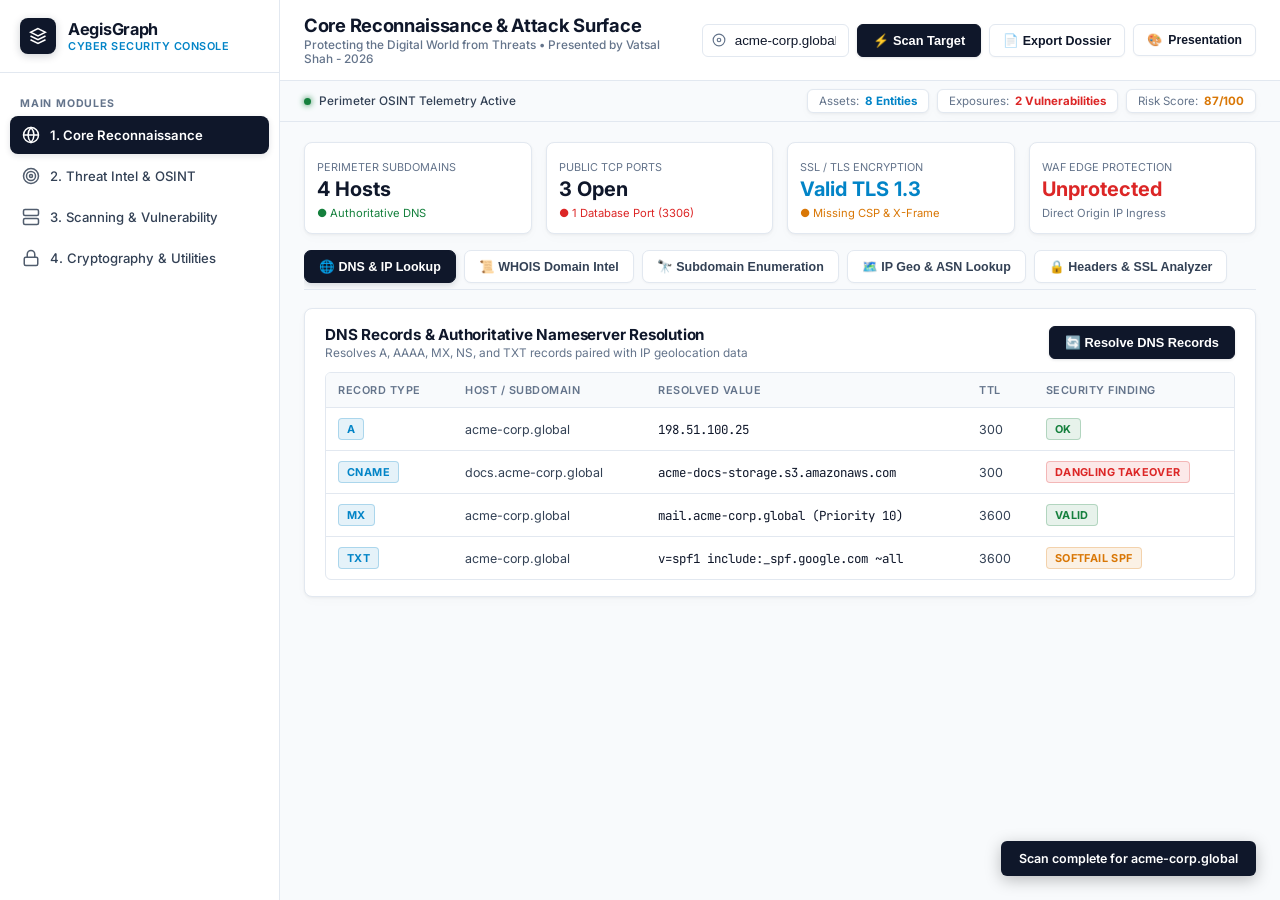
==== index.html @ f6910134 "Configure root structure and client-side engines for Cloudflare Pages" ====
<!DOCTYPE html>
<html lang="en">
<head>
    <meta charset="UTF-8">
    <meta name="viewport" content="width=device-width, initial-scale=1.0">
    <title>Cyber Security: Protecting the Digital World | AegisGraph</title>
    <link rel="stylesheet" href="css/style.css">
    <link rel="preconnect" href="https://fonts.googleapis.com">
    <link rel="preconnect" href="https://fonts.gstatic.com" crossorigin>
    <link href="https://fonts.googleapis.com/css2?family=Inter:wght@400;500;600;700&family=JetBrains+Mono:wght@400;500;600&display=swap" rel="stylesheet">
</head>
<body>

    <!-- =====================================================================
         1. SIDEBAR NAVIGATION: EXACTLY 4 CLEAN OPTIONS
         ===================================================================== -->
    <aside class="sidebar">
        <div class="logo-box">
            <div class="logo-icon">
                <svg width="18" height="18" viewBox="0 0 24 24" fill="none" stroke="#fff" stroke-width="2">
                    <polygon points="12 2 2 7 12 12 22 7 12 2"></polygon>
                    <polyline points="2 17 12 22 22 17"></polyline>
                    <polyline points="2 12 12 17 22 12"></polyline>
                </svg>
            </div>
            <div class="logo-text-group">
                <span class="logo-title">AegisGraph</span>
                <span class="logo-subtitle">Cyber Security Console</span>
            </div>
            <button class="btn-sidebar-close" id="btn-sidebar-close" aria-label="Close sidebar">✕</button>
        </div>

        <ul class="nav-list">
            <div class="nav-section-label">MAIN MODULES</div>
            
            <li class="nav-item active" data-category="recon">
                <svg width="18" height="18" viewBox="0 0 24 24" fill="none" stroke="currentColor" stroke-width="2"><circle cx="12" cy="12" r="10"></circle><line x1="2" y1="12" x2="22" y2="12"></line><path d="M12 2a15.3 15.3 0 0 1 4 10 15.3 15.3 0 0 1-4 10 15.3 15.3 0 0 1-4-10 15.3 15.3 0 0 1 4-10z"></path></svg>
                <span>1. Core Reconnaissance</span>
            </li>

            <li class="nav-item" data-category="threatintel">
                <svg width="18" height="18" viewBox="0 0 24 24" fill="none" stroke="currentColor" stroke-width="2"><circle cx="12" cy="12" r="10"></circle><circle cx="12" cy="12" r="6"></circle><circle cx="12" cy="12" r="2"></circle></svg>
                <span>2. Threat Intel & OSINT</span>
            </li>

            <li class="nav-item" data-category="scanning">
                <svg width="18" height="18" viewBox="0 0 24 24" fill="none" stroke="currentColor" stroke-width="2"><rect x="2" y="2" width="20" height="8" rx="2" ry="2"></rect><rect x="2" y="14" width="20" height="8" rx="2" ry="2"></rect><line x1="6" y1="6" x2="6.01" y2="6"></line><line x1="6" y1="18" x2="6.01" y2="18"></line></svg>
                <span>3. Scanning & Vulnerability</span>
            </li>

            <li class="nav-item" data-category="crypto">
                <svg width="18" height="18" viewBox="0 0 24 24" fill="none" stroke="currentColor" stroke-width="2"><rect x="3" y="11" width="18" height="11" rx="2" ry="2"></rect><path d="M7 11V7a5 5 0 0 1 10 0v4"></path></svg>
                <span>4. Cryptography & Utilities</span>
            </li>
        </ul>
    </aside>

    <!-- Mobile Off-Canvas Backdrop -->
    <div id="sidebar-backdrop" class="sidebar-backdrop"></div>

    <!-- =====================================================================
         2. MAIN WRAPPER (TOP COMMAND BAR + RIGHT SIDE CONTENT BLOCK)
         ===================================================================== -->
    <div class="main-wrapper">
        
        <!-- Top Command Bar -->
        <header class="top-header">
            <div class="header-top-row">
                <button class="btn-sidebar-toggle" id="btn-sidebar-toggle" aria-label="Toggle Navigation">
                    <svg width="20" height="20" viewBox="0 0 24 24" fill="none" stroke="currentColor" stroke-width="2">
                        <line x1="3" y1="12" x2="21" y2="12"></line>
                        <line x1="3" y1="6" x2="21" y2="6"></line>
                        <line x1="3" y1="18" x2="21" y2="18"></line>
                    </svg>
                </button>
                <div class="header-title-box">
                    <h1 id="page-title">Core Reconnaissance & Attack Surface</h1>
                    <p id="page-desc">Protecting the Digital World from Threats &bull; Presented by Vatsal Shah - 2026</p>
                </div>
            </div>

            <!-- Global Target Input Bar -->
            <div class="global-target-bar">
                <div class="target-input-group">
                    <svg class="target-icon" width="14" height="14" viewBox="0 0 24 24" fill="none" stroke="currentColor" stroke-width="2">
                        <circle cx="12" cy="12" r="10"></circle>
                        <circle cx="12" cy="12" r="3"></circle>
                    </svg>
                    <input type="text" id="target-input" class="target-input-box" value="acme-corp.global" placeholder="Enter target domain or IP (e.g. acme-corp.global)">
                </div>
                <button class="btn-primary" id="btn-run-all">⚡ Scan Target</button>
                <button class="btn-secondary" id="btn-export-md">📄 Export Dossier</button>
                <button class="btn-secondary theme-toggle-btn" id="btn-theme-toggle" title="Switch Theme">
                    <span id="theme-icon">🎨</span> <span id="theme-label">Presentation</span>
                </button>
            </div>
        </header>

        <!-- Sub-Bar Telemetry -->
        <div class="sub-bar">
            <div class="telemetry-status-box">
                <span class="dot-online"></span>
                <span style="color: var(--text-secondary); font-size: 0.74rem; font-weight: 500;">Perimeter OSINT Telemetry Active</span>
            </div>

            <div class="kpi-pills">
                <div class="kpi-pill">
                    <span style="color: var(--text-muted);">Assets:</span>
                    <strong style="color: var(--accent-cyan);" id="kpi-assets">9 Entities</strong>
                </div>
                <div class="kpi-pill">
                    <span style="color: var(--text-muted);">Exposures:</span>
                    <strong style="color: var(--accent-red);" id="kpi-crits">2 Vulnerabilities</strong>
                </div>
                <div class="kpi-pill">
                    <span style="color: var(--text-muted);">Risk Score:</span>
                    <strong style="color: var(--accent-amber);" id="kpi-score">87/100</strong>
                </div>
            </div>
        </div>

        <!-- Scrollable Content Area: Displays active Category and its Sub-parts -->
        <div class="content-area">

            <!-- ============================================================= -->
            <!-- 1. CORE RECONNAISSANCE VIEW (WITH SUB-PARTS DISPLAYED IN RIGHT)-->
            <!-- ============================================================= -->
            <section id="category-recon" class="category-view active-view">

                <!-- Executive Threat Posture Banner -->
                <div class="grid-4" style="margin-bottom: 16px;">
                    <div class="card" style="padding: 12px; margin-bottom: 0;">
                        <span style="font-size: 0.68rem; color: var(--text-muted); text-transform: uppercase;">Perimeter Subdomains</span>
                        <div style="font-size: 1.25rem; font-weight: 700; color: var(--text-main); margin-top: 2px;" id="dash-subs-count">4 Hosts</div>
                        <span style="font-size: 0.7rem; color: var(--accent-green);">● Authoritative DNS</span>
                    </div>
                    <div class="card" style="padding: 12px; margin-bottom: 0;">
                        <span style="font-size: 0.68rem; color: var(--text-muted); text-transform: uppercase;">Public TCP Ports</span>
                        <div style="font-size: 1.25rem; font-weight: 700; color: var(--text-main); margin-top: 2px;" id="dash-ports-count">2 Open</div>
                        <span style="font-size: 0.7rem; color: var(--accent-red);">● 1 Database Port (3306)</span>
                    </div>
                    <div class="card" style="padding: 12px; margin-bottom: 0;">
                        <span style="font-size: 0.68rem; color: var(--text-muted); text-transform: uppercase;">SSL / TLS Encryption</span>
                        <div style="font-size: 1.25rem; font-weight: 700; color: var(--accent-cyan); margin-top: 2px;" id="dash-ssl-status">Valid TLS 1.3</div>
                        <span style="font-size: 0.7rem; color: var(--accent-amber);">● Missing CSP & X-Frame</span>
                    </div>
                    <div class="card" style="padding: 12px; margin-bottom: 0;">
                        <span style="font-size: 0.68rem; color: var(--text-muted); text-transform: uppercase;">WAF Edge Protection</span>
                        <div style="font-size: 1.25rem; font-weight: 700; color: var(--accent-red); margin-top: 2px;" id="dash-waf-status">Unprotected</div>
                        <span style="font-size: 0.7rem; color: var(--text-muted);">Direct Origin IP Ingress</span>
                    </div>
                </div>

                <!-- Sub-Parts Navigation in Right Block -->
                <div class="subparts-nav" data-category="recon">
                    <button class="subpart-tab active-subpart" data-subpart="dns">🌐 DNS & IP Lookup</button>
                    <button class="subpart-tab" data-subpart="whois">📜 WHOIS Domain Intel</button>
                    <button class="subpart-tab" data-subpart="subdomains">🔭 Subdomain Enumeration</button>
                    <button class="subpart-tab" data-subpart="ipgeo">🗺️ IP Geo & ASN Lookup</button>
                    <button class="subpart-tab" data-subpart="ssl">🔒 Headers & SSL Analyzer</button>
                </div>

                <!-- Sub-Part 1.1: DNS & IP Lookup -->
                <div class="subpart-panel active-panel" id="subpanel-dns">
                    <div class="card">
                        <div class="card-header-row">
                            <div>
                                <div class="card-heading">DNS Records & Authoritative Nameserver Resolution</div>
                                <div class="card-desc">Resolves A, AAAA, MX, NS, and TXT records paired with IP geolocation data</div>
                            </div>
                            <button class="btn-primary" id="btn-run-dns-module">🔄 Resolve DNS Records</button>
                        </div>

                        <div class="table-container">
                            <table class="secops-table">
                                <thead>
                                    <tr>
                                        <th>Record Type</th>
                                        <th>Host / Subdomain</th>
                                        <th>Resolved Value</th>
                                        <th>TTL</th>
                                        <th>Security Finding</th>
                                    </tr>
                                </thead>
                                <tbody id="table-dns-body">
                                    <tr>
                                        <td><span class="badge badge-info">A</span></td>
                                        <td>acme-corp.global</td>
                                        <td style="font-family: var(--font-mono); color: var(--text-main);">198.51.100.25</td>
                                        <td>300</td>
                                        <td><span class="badge badge-success">OK</span></td>
                                    </tr>
                                    <tr>
                                        <td><span class="badge badge-info">CNAME</span></td>
                                        <td>docs.acme-corp.global</td>
                                        <td style="font-family: var(--font-mono); color: var(--text-main);">acme-docs-storage.s3.amazonaws.com</td>
                                        <td>300</td>
                                        <td><span class="badge badge-danger">DANGLING TAKEOVER</span></td>
                                    </tr>
                                    <tr>
                                        <td><span class="badge badge-info">MX</span></td>
                                        <td>acme-corp.global</td>
                                        <td style="font-family: var(--font-mono); color: var(--text-main);">mail.acme-corp.global (Priority 10)</td>
                                        <td>3600</td>
                                        <td><span class="badge badge-success">VALID</span></td>
                                    </tr>
                                    <tr>
                                        <td><span class="badge badge-info">TXT</span></td>
                                        <td>acme-corp.global</td>
                                        <td style="font-family: var(--font-mono); color: var(--text-main);">v=spf1 include:_spf.google.com ~all</td>
                                        <td>3600</td>
                                        <td><span class="badge badge-warning">SOFTFAIL SPF</span></td>
                                    </tr>
                                </tbody>
                            </table>
                        </div>
                    </div>
                </div>

                <!-- Sub-Part 1.2: WHOIS Domain Intel -->
                <div class="subpart-panel" id="subpanel-whois">
                    <div class="card">
                        <div class="card-header-row">
                            <div>
                                <div class="card-heading">Authoritative Registry WHOIS Intel</div>
                                <div class="card-desc">Extracts domain registration records, registrar details, and creation/expiration timestamps</div>
                            </div>
                            <button class="btn-primary" id="btn-run-whois-module">📜 Query WHOIS</button>
                        </div>

                        <div class="grid-3" style="margin-bottom: 16px;">
                            <div style="background: rgba(255,255,255,0.02); border: 1px solid var(--border-color); padding: 14px; border-radius: 8px;">
                                <span style="font-size: 0.68rem; color: var(--text-muted); text-transform: uppercase;">Registrar</span>
                                <div style="font-size: 0.95rem; font-weight: 700; color: var(--text-main); margin-top: 4px;" id="whois-registrar">MarkMonitor, Inc.</div>
                            </div>
                            <div style="background: rgba(255,255,255,0.02); border: 1px solid var(--border-color); padding: 14px; border-radius: 8px;">
                                <span style="font-size: 0.68rem; color: var(--text-muted); text-transform: uppercase;">Creation Date</span>
                                <div style="font-size: 0.95rem; font-weight: 700; color: var(--text-main); margin-top: 4px;" id="whois-created">2018-04-12</div>
                            </div>
                            <div style="background: rgba(255,255,255,0.02); border: 1px solid var(--border-color); padding: 14px; border-radius: 8px;">
                                <span style="font-size: 0.68rem; color: var(--text-muted); text-transform: uppercase;">Registry Expiration</span>
                                <div style="font-size: 0.95rem; font-weight: 700; color: var(--accent-green); margin-top: 4px;" id="whois-expires">2028-04-12 (Active)</div>
                            </div>
                        </div>

                        <div style="font-size: 0.74rem; font-weight: 600; color: var(--text-secondary); margin-bottom: 6px;">Raw Socket Output:</div>
                        <pre class="code-box">Domain Name: ACME-CORP.GLOBAL
Registry Domain ID: D12345678-GLOBAL
Registrar WHOIS Server: whois.markmonitor.com
Updated Date: 2026-03-10T12:00:00Z
Creation Date: 2018-04-12T00:00:00Z
Registry Expiry Date: 2028-04-12T00:00:00Z
Registrar: MarkMonitor, Inc.
Name Server: NS1.ACME-CORP.GLOBAL
Name Server: NS2.ACME-CORP.GLOBAL
DNSSEC: unsigned</pre>
                    </div>
                </div>

                <!-- Sub-Part 1.3: Subdomain Enumeration -->
                <div class="subpart-panel" id="subpanel-subdomains">
                    <div class="card">
                        <div class="card-header-row">
                            <div>
                                <div class="card-heading">Perimeter Subdomain Enumeration (crt.sh & CT Logs)</div>
                                <div class="card-desc">Queries public certificate transparency logs to uncover hidden subdomains and assets</div>
                            </div>
                            <button class="btn-primary" id="btn-run-subs-module">🔍 Enumerate Subdomains</button>
                        </div>

                        <div class="table-container">
                            <table class="secops-table">
                                <thead>
                                    <tr>
                                        <th>Subdomain Hostname</th>
                                        <th>IP Resolution</th>
                                        <th>Hosting / Provider</th>
                                        <th>Risk Rating</th>
                                        <th>Perimeter Status</th>
                                    </tr>
                                </thead>
                                <tbody id="table-subdomains-body">
                                    <tr>
                                        <td style="font-family: var(--font-mono); color: var(--text-main);">api.acme-corp.global</td>
                                        <td>198.51.100.25</td>
                                        <td>AWS EC2</td>
                                        <td><span class="badge badge-info">INFO</span></td>
                                        <td>Active</td>
                                    </tr>
                                    <tr>
                                        <td style="font-family: var(--font-mono); color: var(--text-main);">dev-stage.acme-corp.global</td>
                                        <td>198.51.100.88</td>
                                        <td>DigitalOcean VPS</td>
                                        <td><span class="badge badge-warning">MEDIUM</span></td>
                                        <td>Exposed MySQL 3306</td>
                                    </tr>
                                    <tr>
                                        <td style="font-family: var(--font-mono); color: var(--text-main);">docs.acme-corp.global</td>
                                        <td>AWS S3 CNAME</td>
                                        <td>Amazon AWS</td>
                                        <td><span class="badge badge-danger">CRITICAL</span></td>
                                        <td>Dangling S3 Takeover</td>
                                    </tr>
                                    <tr>
                                        <td style="font-family: var(--font-mono); color: var(--text-main);">vpn.acme-corp.global</td>
                                        <td>198.51.100.30</td>
                                        <td>Corporate Gateway</td>
                                        <td><span class="badge badge-warning">MEDIUM</span></td>
                                        <td>Active Gateway</td>
                                    </tr>
                                </tbody>
                            </table>
                        </div>
                    </div>
                </div>

                <!-- Sub-Part 1.4: IP Geo & ASN Lookup -->
                <div class="subpart-panel" id="subpanel-ipgeo">
                    <div class="card">
                        <div class="card-header-row">
                            <div>
                                <div class="card-heading">IP Geolocation & Autonomous System Number (ASN) Lookup</div>
                                <div class="card-desc">Traces public IPs and hostnames to their physical locations, ISPs, and ASNs</div>
                            </div>
                        </div>

                        <div class="tool-input-row">
                            <input type="text" class="tool-input" id="ipgeo-input" placeholder="Enter IP or Hostname (e.g. 198.51.100.25 or google.com)">
                            <button class="btn-primary" id="btn-trace-ipgeo">Trace Geolocation</button>
                        </div>

                        <div class="grid-3" style="margin-bottom: 16px;">
                            <div style="background: rgba(255,255,255,0.02); border: 1px solid var(--border-color); padding: 14px; border-radius: 8px;">
                                <span style="font-size: 0.68rem; color: var(--text-muted); text-transform: uppercase;">Physical Location</span>
                                <div style="font-size: 0.95rem; font-weight: 700; color: var(--text-main); margin-top: 4px;" id="geo-location">Ashburn, Virginia, United States 🇺🇸</div>
                                <span style="font-size: 0.72rem; color: var(--text-muted);" id="geo-coords">Lat: 39.0438, Long: -77.4874</span>
                            </div>
                            <div style="background: rgba(255,255,255,0.02); border: 1px solid var(--border-color); padding: 14px; border-radius: 8px;">
                                <span style="font-size: 0.68rem; color: var(--text-muted); text-transform: uppercase;">Autonomous System Number (ASN)</span>
                                <div style="font-size: 0.95rem; font-weight: 700; color: var(--accent-cyan); margin-top: 4px;" id="geo-asn">AS16509 AMAZON-02</div>
                                <span style="font-size: 0.72rem; color: var(--text-muted);" id="geo-isp">Amazon Technologies Inc.</span>
                            </div>
                            <div style="background: rgba(255,255,255,0.02); border: 1px solid var(--border-color); padding: 14px; border-radius: 8px;">
                                <span style="font-size: 0.68rem; color: var(--text-muted); text-transform: uppercase;">Proxy / Tor / VPN Detection</span>
                                <div style="font-size: 0.95rem; font-weight: 700; color: var(--accent-green); margin-top: 4px;" id="geo-proxy">Direct Datacenter IP</div>
                                <span class="badge badge-success" style="margin-top: 4px;">NO TOR EXIT DETECTED</span>
                            </div>
                        </div>
                    </div>
                </div>

                <!-- Sub-Part 1.5: Headers & SSL Analyzer -->
                <div class="subpart-panel" id="subpanel-ssl">
                    <div class="card">
                        <div class="card-header-row">
                            <div>
                                <div class="card-heading">SSL / TLS Cryptanalysis & Security Headers Analyzer</div>
                                <div class="card-desc">Inspects response headers for missing security controls (CSP, HSTS, X-Frame-Options) and certificate chains</div>
                            </div>
                            <button class="btn-primary" id="btn-run-ssl-module">🔒 Inspect SSL & Headers</button>
                        </div>

                        <div class="grid-3" style="margin-bottom: 16px;">
                            <div style="background: rgba(255,255,255,0.02); border: 1px solid var(--border-color); padding: 14px; border-radius: 8px;">
                                <span style="font-size: 0.68rem; color: var(--text-muted); text-transform: uppercase;">Certificate Authority (Issuer)</span>
                                <div style="font-size: 0.95rem; font-weight: 700; color: var(--text-main); margin-top: 4px;" id="ssl-issuer">Let's Encrypt Authority X3</div>
                            </div>
                            <div style="background: rgba(255,255,255,0.02); border: 1px solid var(--border-color); padding: 14px; border-radius: 8px;">
                                <span style="font-size: 0.68rem; color: var(--text-muted); text-transform: uppercase;">Days Until Expiration</span>
                                <div style="font-size: 0.95rem; font-weight: 700; color: var(--accent-green); margin-top: 4px;" id="ssl-days">84 Days Remaining</div>
                            </div>
                            <div style="background: rgba(255,255,255,0.02); border: 1px solid var(--border-color); padding: 14px; border-radius: 8px;">
                                <span style="font-size: 0.68rem; color: var(--text-muted); text-transform: uppercase;">Subject Alternative Names (SANs)</span>
                                <div style="font-size: 0.95rem; font-weight: 700; color: var(--accent-cyan); margin-top: 4px;" id="ssl-sans">*.acme-corp.global, acme-corp.global</div>
                            </div>
                        </div>

                        <div style="font-size: 0.74rem; font-weight: 600; color: var(--text-secondary); margin-bottom: 8px;">HTTP Security Headers Checklist:</div>
                        <div style="display: flex; flex-direction: column; gap: 8px;" id="ssl-headers-list">
                            <div style="display: flex; justify-content: space-between; align-items: center; padding: 10px 14px; background: rgba(255,255,255,0.02); border: 1px solid var(--border-color); border-radius: 6px;">
                                <div>
                                    <strong style="font-size: 0.82rem; color: var(--text-main);">Strict-Transport-Security (HSTS)</strong>
                                    <div style="font-size: 0.72rem; color: var(--text-muted);">Enforces HTTPS encrypted transport across all subdomains</div>
                                </div>
                                <span class="badge badge-success">ENFORCED (max-age=31536000)</span>
                            </div>
                            <div style="display: flex; justify-content: space-between; align-items: center; padding: 10px 14px; background: rgba(255,255,255,0.02); border: 1px solid var(--border-color); border-radius: 6px;">
                                <div>
                                    <strong style="font-size: 0.82rem; color: var(--text-main);">Content-Security-Policy (CSP)</strong>
                                    <div style="font-size: 0.72rem; color: var(--text-muted);">Restricts scripts and object sources to mitigate Cross-Site Scripting (XSS)</div>
                                </div>
                                <span class="badge badge-danger">MISSING (Vulnerable to XSS)</span>
                            </div>
                            <div style="display: flex; justify-content: space-between; align-items: center; padding: 10px 14px; background: rgba(255,255,255,0.02); border: 1px solid var(--border-color); border-radius: 6px;">
                                <div>
                                    <strong style="font-size: 0.82rem; color: var(--text-main);">X-Frame-Options</strong>
                                    <div style="font-size: 0.72rem; color: var(--text-muted);">Prevents Clickjacking by disallowing iframe embedding</div>
                                </div>
                                <span class="badge badge-danger">MISSING (Clickjacking Risk)</span>
                            </div>
                        </div>
                    </div>
                </div>

            </section>

            <!-- ============================================================= -->
            <!-- 2. THREAT INTEL & OSINT VIEW (SUB-PARTS IN RIGHT BLOCK)        -->
            <!-- ============================================================= -->
            <section id="category-threatintel" class="category-view">

                <!-- Sub-Parts Navigation in Right Block -->
                <div class="subparts-nav" data-category="threatintel">
                    <button class="subpart-tab active-subpart" data-subpart="threatfeed">🎯 Threat Feed / IOC Lookup</button>
                    <button class="subpart-tab" data-subpart="breach">📧 Email Breach Checker</button>
                    <button class="subpart-tab" data-subpart="metadata">📷 Metadata Extractor (EXIF)</button>
                </div>

                <!-- Sub-Part 2.1: Threat Feed / IOC Lookup -->
                <div class="subpart-panel active-panel" id="subpanel-threatfeed">
                    <div class="card">
                        <div class="card-header-row">
                            <div>
                                <div class="card-heading">Threat Intelligence Feed / IOC Lookup</div>
                                <div class="card-desc">Checks suspicious IPs, domains, or file hashes against global threat intelligence indicators</div>
                            </div>
                        </div>

                        <div class="tool-input-row">
                            <input type="text" class="tool-input" id="ioc-input" placeholder="Enter IP, Domain, or MD5/SHA-256 Hash (e.g. 198.51.100.25)">
                            <button class="btn-primary" id="btn-query-ioc">Query Threat Feeds</button>
                        </div>

                        <div class="grid-3" style="margin-bottom: 16px;">
                            <div style="background: rgba(255,255,255,0.02); border: 1px solid var(--border-color); padding: 14px; border-radius: 8px;">
                                <span style="font-size: 0.68rem; color: var(--text-muted); text-transform: uppercase;">Threat Score</span>
                                <div style="font-size: 1.3rem; font-weight: 700; color: var(--accent-red); margin-top: 2px;" id="ioc-score">85/100</div>
                                <span class="badge badge-danger" id="ioc-status-badge">MALICIOUS / SUSPICIOUS</span>
                            </div>
                            <div style="background: rgba(255,255,255,0.02); border: 1px solid var(--border-color); padding: 14px; border-radius: 8px;">
                                <span style="font-size: 0.68rem; color: var(--text-muted); text-transform: uppercase;">Threat Classification</span>
                                <div style="font-size: 0.92rem; font-weight: 700; color: var(--text-main); margin-top: 4px;" id="ioc-category">Command & Control / Port Scanner</div>
                                <span style="font-size: 0.72rem; color: var(--text-muted);" id="ioc-asn">AS13335 (Cloudflare / Edge)</span>
                            </div>
                            <div style="background: rgba(255,255,255,0.02); border: 1px solid var(--border-color); padding: 14px; border-radius: 8px;">
                                <span style="font-size: 0.68rem; color: var(--text-muted); text-transform: uppercase;">Reputation & Blocklist Status</span>
                                <div style="font-size: 0.78rem; color: var(--text-main); margin-top: 4px;" id="ioc-reputation">Flagged in 4 threat intelligence feeds (AbuseIPDB, Spamhaus SBL)</div>
                                <span style="font-size: 0.7rem; color: var(--text-muted);" id="ioc-last-seen">Last Activity: 2026-10-27 18:22 UTC</span>
                            </div>
                        </div>
                    </div>
                </div>

                <!-- Sub-Part 2.2: Email Breach Checker -->
                <div class="subpart-panel" id="subpanel-breach">
                    <div class="card">
                        <div class="card-header-row">
                            <div>
                                <div class="card-heading">Email Breach & Identity Exposure Checker</div>
                                <div class="card-desc">Scans target email addresses or domains against known data breach disclosures</div>
                            </div>
                        </div>

                        <div class="tool-input-row">
                            <input type="text" class="tool-input" id="breach-input" placeholder="Enter target email or domain (e.g. admin@acme-corp.global or acme-corp.global)">
                            <button class="btn-primary" id="btn-check-breach">Scan Breach Records</button>
                        </div>

                        <div style="margin-bottom: 14px;" id="breach-summary-box">
                            <div style="padding: 12px; background: rgba(239, 68, 68, 0.08); border: 1px solid rgba(239, 68, 68, 0.25); border-radius: 6px;">
                                <span style="font-weight: 700; color: var(--accent-red); font-size: 0.85rem;" id="breach-headline">Alert: 1 Verified Breach Found for acme-corp.global</span>
                                <p style="font-size: 0.76rem; color: var(--text-secondary); margin-top: 4px;" id="breach-desc">
                                    Compromised customer cloud backup snapshot exposed employee emails, hashed passwords (bcrypt), and internal job titles.
                                </p>
                            </div>
                        </div>

                        <div class="table-container">
                            <table class="secops-table">
                                <thead>
                                    <tr>
                                        <th>Breach Name</th>
                                        <th>Breach Date</th>
                                        <th>Compromised Accounts</th>
                                        <th>Exposed Data Classes</th>
                                        <th>Risk Level</th>
                                    </tr>
                                </thead>
                                <tbody id="table-breach-body">
                                    <tr>
                                        <td style="font-weight: 600; color: var(--text-main);">Acme Corp Customer Cloud Backup Leak</td>
                                        <td>2024-03-15</td>
                                        <td>142,000 Accounts</td>
                                        <td>Emails, Passwords (bcrypt), Full Names, Titles</td>
                                        <td><span class="badge badge-danger">HIGH RISK</span></td>
                                    </tr>
                                </tbody>
                            </table>
                        </div>
                    </div>
                </div>

                <!-- Sub-Part 2.3: Metadata Extractor (EXIF) -->
                <div class="subpart-panel" id="subpanel-metadata">
                    <div class="card">
                        <div class="card-header-row">
                            <div>
                                <div class="card-heading">Metadata Extractor (ExifTool Web) & Privacy Stripper</div>
                                <div class="card-desc">Extracts or strips embedded EXIF metadata (GPS coordinates, camera models, author tags) from files</div>
                            </div>
                            <button class="btn-secondary" id="btn-strip-exif">🧹 Strip All Metadata</button>
                        </div>

                        <div class="dropzone" id="exif-dropzone" style="margin-bottom: 16px;">
                            <svg width="32" height="32" viewBox="0 0 24 24" fill="none" stroke="var(--accent-cyan)" stroke-width="2" style="margin-bottom: 8px;">
                                <path d="M21 15v4a2 2 0 0 1-2 2H5a2 2 0 0 1-2-2v-4"></path>
                                <polyline points="17 8 12 3 7 8"></polyline>
                                <line x1="12" y1="3" x2="12" y2="15"></line>
                            </svg>
                            <div style="font-size: 0.85rem; font-weight: 600; color: var(--text-main);">Drag & drop image or document here to inspect EXIF</div>
                            <div style="font-size: 0.72rem; color: var(--text-muted); margin-top: 4px;">Supports JPEG, PNG, WebP, PDF. Or click to inspect sample drone surveillance photo</div>
                            <input type="file" id="exif-file-input" style="display: none;">
                        </div>

                        <div class="table-container">
                            <table class="secops-table">
                                <thead>
                                    <tr>
                                        <th>EXIF Tag</th>
                                        <th>Extracted Value</th>
                                        <th>Privacy & Intelligence Impact</th>
                                    </tr>
                                </thead>
                                <tbody id="table-exif-body">
                                    <tr>
                                        <td style="font-weight: 600; color: var(--text-main);">Camera Make & Model</td>
                                        <td>Sony Alpha a7R IV (ILCE-7RM4)</td>
                                        <td>Reveals hardware fingerprint used by surveillance target</td>
                                    </tr>
                                    <tr>
                                        <td style="font-weight: 600; color: var(--text-main);">GPS Coordinates (Lat / Long)</td>
                                        <td style="color: var(--accent-red); font-family: var(--font-mono);">37.7749° N, 122.4194° W (San Francisco, CA)</td>
                                        <td><span class="badge badge-danger">PHYSICAL LOCATION LEAK</span></td>
                                    </tr>
                                    <tr>
                                        <td style="font-weight: 600; color: var(--text-main);">Date / Time Original</td>
                                        <td>2026-10-24 14:32:09 UTC</td>
                                        <td>Exact timestamp of forensic image capture</td>
                                    </tr>
                                    <tr>
                                        <td style="font-weight: 600; color: var(--text-main);">Editing Software / Author</td>
                                        <td>Adobe Photoshop 25.0 (Windows NT) / Admin-Vatsal</td>
                                        <td>Exposes operating system username and software versions</td>
                                    </tr>
                                </tbody>
                            </table>
                        </div>
                    </div>
                </div>

            </section>

            <!-- ============================================================= -->
            <!-- 3. SCANNING & VULNERABILITY VIEW (SUB-PARTS IN RIGHT BLOCK)    -->
            <!-- ============================================================= -->
            <section id="category-scanning" class="category-view">

                <!-- Sub-Parts Navigation in Right Block -->
                <div class="subparts-nav" data-category="scanning">
                    <button class="subpart-tab active-subpart" data-subpart="ports">🔌 Port Scan & Services</button>
                    <button class="subpart-tab" data-subpart="robots">🤖 Robots.txt & Sitemap</button>
                    <button class="subpart-tab" data-subpart="cors">🔀 CORS Misconfiguration</button>
                    <button class="subpart-tab" data-subpart="cve">🛡️ CVE Vulnerability Lookup</button>
                </div>

                <!-- Sub-Part 3.1: Port Scan & Services -->
                <div class="subpart-panel active-panel" id="subpanel-ports">
                    <div class="card">
                        <div class="card-header-row">
                            <div>
                                <div class="card-heading">Port Scanner & Perimeter Service Fingerprinting</div>
                                <div class="card-desc">Probes target hosts across common or custom ports to identify exposed services and running daemons</div>
                            </div>
                            <button class="btn-primary" id="btn-run-ports-module">⚡ Probe Perimeter Sockets</button>
                        </div>

                        <div class="table-container">
                            <table class="secops-table">
                                <thead>
                                    <tr>
                                        <th>Port</th>
                                        <th>Protocol</th>
                                        <th>Service Name</th>
                                        <th>Banner Fingerprint</th>
                                        <th>Exposure Severity</th>
                                    </tr>
                                </thead>
                                <tbody id="table-ports-body">
                                    <tr>
                                        <td style="font-family: var(--font-mono); color: var(--text-main);">80</td>
                                        <td>TCP</td>
                                        <td>HTTP</td>
                                        <td>nginx/1.18.0 (Ubuntu Linux)</td>
                                        <td><span class="badge badge-info">INFO</span></td>
                                    </tr>
                                    <tr>
                                        <td style="font-family: var(--font-mono); color: var(--text-main);">443</td>
                                        <td>TCP</td>
                                        <td>HTTPS</td>
                                        <td>nginx/1.18.0 + OpenSSL/1.1.1f</td>
                                        <td><span class="badge badge-info">INFO</span></td>
                                    </tr>
                                    <tr>
                                        <td style="font-family: var(--font-mono); color: var(--text-main);">3306</td>
                                        <td>TCP</td>
                                        <td>MySQL Database</td>
                                        <td>5.7.35-0ubuntu0.18.04.1</td>
                                        <td><span class="badge badge-danger">CRITICAL EXPOSURE</span></td>
                                    </tr>
                                </tbody>
                            </table>
                        </div>
                    </div>
                </div>

                <!-- Sub-Part 3.2: Robots.txt & Sitemap Finder -->
                <div class="subpart-panel" id="subpanel-robots">
                    <div class="card">
                        <div class="card-header-row">
                            <div>
                                <div class="card-heading">Robots.txt & Sitemap Endpoint Extractor</div>
                                <div class="card-desc">Automatically fetches and parses robots.txt and sitemap.xml to reveal unindexed or administrative paths</div>
                            </div>
                            <button class="btn-primary" id="btn-scan-robots">🤖 Scan Robots & Sitemap</button>
                        </div>

                        <div style="font-size: 0.74rem; font-weight: 600; color: var(--text-secondary); margin-bottom: 8px;">Disallowed Sensitive Endpoints:</div>
                        <div class="table-container" style="margin-bottom: 16px;">
                            <table class="secops-table">
                                <thead>
                                    <tr>
                                        <th>Disallowed URI Path</th>
                                        <th>HTTP Probe Status</th>
                                        <th>Risk Rating</th>
                                        <th>Intelligence Description</th>
                                    </tr>
                                </thead>
                                <tbody id="table-robots-body">
                                    <tr>
                                        <td style="font-family: var(--font-mono); color: var(--text-main);">/admin/</td>
                                        <td>200 OK</td>
                                        <td><span class="badge badge-danger">CRITICAL</span></td>
                                        <td>Admin portal login entrypoint directly reachable</td>
                                    </tr>
                                    <tr>
                                        <td style="font-family: var(--font-mono); color: var(--text-main);">/backup/dump.sql</td>
                                        <td>200 OK</td>
                                        <td><span class="badge badge-danger">CRITICAL LEAK</span></td>
                                        <td>Database backup archive publicly downloadable</td>
                                    </tr>
                                    <tr>
                                        <td style="font-family: var(--font-mono); color: var(--text-main);">/api/v1/internal/</td>
                                        <td>401 Unauthorized</td>
                                        <td><span class="badge badge-warning">HIGH</span></td>
                                        <td>Internal microservice API schema endpoint</td>
                                    </tr>
                                    <tr>
                                        <td style="font-family: var(--font-mono); color: var(--text-main);">/wp-login.php</td>
                                        <td>403 Forbidden</td>
                                        <td><span class="badge badge-info">MEDIUM</span></td>
                                        <td>WordPress authentication gateway</td>
                                    </tr>
                                </tbody>
                            </table>
                        </div>
                    </div>
                </div>

                <!-- Sub-Part 3.3: CORS Misconfiguration Checker -->
                <div class="subpart-panel" id="subpanel-cors">
                    <div class="card">
                        <div class="card-header-row">
                            <div>
                                <div class="card-heading">CORS Misconfiguration & Origin Reflection Checker</div>
                                <div class="card-desc">Tests web endpoints for overly permissive Cross-Origin Resource Sharing policies (Access-Control-Allow-Origin: *)</div>
                            </div>
                        </div>

                        <div class="tool-input-row">
                            <input type="text" class="tool-input" id="cors-url-input" placeholder="Enter endpoint URL to test (e.g. https://acme-corp.global/api/user/profile)">
                            <button class="btn-primary" id="btn-test-cors">Probe CORS Policy</button>
                        </div>

                        <div class="grid-2" style="margin-bottom: 16px;">
                            <div style="background: rgba(255,255,255,0.02); border: 1px solid var(--border-color); padding: 14px; border-radius: 8px;">
                                <span style="font-size: 0.68rem; color: var(--text-muted); text-transform: uppercase;">CORS Assessment Verdict</span>
                                <div style="font-size: 1.05rem; font-weight: 700; color: var(--accent-red); margin-top: 4px;" id="cors-verdict">CRITICAL: Permissive Origin Reflection</div>
                                <p style="font-size: 0.74rem; color: var(--text-secondary); margin-top: 6px;" id="cors-impact">
                                    Target reflects untrusted Origin headers with 'Access-Control-Allow-Credentials: true'. Arbitrary malicious sites can steal authenticated session cookies.
                                </p>
                            </div>
                            <div style="background: rgba(255,255,255,0.02); border: 1px solid var(--border-color); padding: 14px; border-radius: 8px;">
                                <span style="font-size: 0.68rem; color: var(--text-muted); text-transform: uppercase;">Observed Headers</span>
                                <pre class="code-box" style="margin-top: 6px;" id="cors-headers-box">Access-Control-Allow-Origin: https://attacker-origin.evil.com
Access-Control-Allow-Credentials: true
Access-Control-Allow-Methods: GET, POST, OPTIONS</pre>
                            </div>
                        </div>

                        <div style="font-size: 0.74rem; font-weight: 600; color: var(--accent-green); margin-bottom: 6px;">Remediation Nginx Filter:</div>
                        <pre class="code-box"># Enforce strict origin whitelist:
if ($http_origin ~* "^https?://(.*\.)?acme-corp\.global$") {
    add_header "Access-Control-Allow-Origin" "$http_origin" always;
    add_header "Access-Control-Allow-Credentials" "true" always;
}</pre>
                    </div>
                </div>

                <!-- Sub-Part 3.4: CVE Vulnerability Lookup -->
                <div class="subpart-panel" id="subpanel-cve">
                    <div class="card">
                        <div class="card-header-row">
                            <div>
                                <div class="card-heading">CVE Vulnerability & Exploit Database</div>
                                <div class="card-desc">Queries software names and version strings to pull up associated Common Vulnerabilities and Exposures</div>
                            </div>
                        </div>

                        <div class="tool-input-row">
                            <input type="text" class="tool-input" id="cve-query-input" placeholder="Search software or version (e.g. Apache 2.4.49, Log4j, Sudo, OpenSSH, XZ)">
                            <button class="btn-primary" id="btn-search-cve">Search CVEs</button>
                        </div>

                        <div style="display: flex; flex-direction: column; gap: 12px;" id="cve-results-list">
                            <!-- Populated dynamically -->
                        </div>
                    </div>
                </div>

            </section>

            <!-- ============================================================= -->
            <!-- 4. CRYPTOGRAPHY & UTILITIES VIEW (SUB-PARTS IN RIGHT BLOCK)    -->
            <!-- ============================================================= -->
            <section id="category-crypto" class="category-view">

                <!-- Sub-Parts Navigation in Right Block -->
                <div class="subparts-nav" data-category="crypto">
                    <button class="subpart-tab active-subpart" data-subpart="passwords">🔑 Password Strength</button>
                    <button class="subpart-tab" data-subpart="hashtoken">🔏 Hash & Token (JWT)</button>
                    <button class="subpart-tab" data-subpart="payloads">⚡ Payload Generator</button>
                    <button class="subpart-tab" data-subpart="cidr">🖧 Subnet & CIDR</button>
                    <button class="subpart-tab" data-subpart="regex">🔍 Regex Tester</button>
                </div>

                <!-- Sub-Part 4.1: Password Strength Checker -->
                <div class="subpart-panel active-panel" id="subpanel-passwords">
                    <div class="card">
                        <div class="card-header-row">
                            <div>
                                <div class="card-heading">Password Entropy & Strength Calculator</div>
                                <div class="card-desc">Evaluates password entropy (bits) and checks vulnerability against dictionary algorithms</div>
                            </div>
                        </div>

                        <div class="tool-input-row">
                            <input type="text" class="tool-input" id="pwd-input" placeholder="Type password to evaluate security strength..." value="P@ssw0rd2026!Secure">
                            <button class="btn-secondary" id="btn-generate-pwd">🎲 Generate Strong</button>
                        </div>

                        <div class="grid-3" style="margin-bottom: 16px;">
                            <div style="background: rgba(255,255,255,0.02); border: 1px solid var(--border-color); padding: 14px; border-radius: 8px;">
                                <span style="font-size: 0.68rem; color: var(--text-muted); text-transform: uppercase;">Shannon Entropy</span>
                                <div style="font-size: 1.3rem; font-weight: 700; color: var(--accent-green); margin-top: 2px;" id="pwd-entropy">78.4 Bits</div>
                                <span class="badge badge-success" id="pwd-strength-badge">VERY STRONG</span>
                            </div>
                            <div style="background: rgba(255,255,255,0.02); border: 1px solid var(--border-color); padding: 14px; border-radius: 8px;">
                                <span style="font-size: 0.68rem; color: var(--text-muted); text-transform: uppercase;">Estimated Offline Crack Time</span>
                                <div style="font-size: 1.05rem; font-weight: 700; color: var(--text-main); margin-top: 4px;" id="pwd-crack-time">124 Centuries</div>
                                <span style="font-size: 0.72rem; color: var(--text-muted);">Against 8x RTX 4090 Hashcat GPU Rig</span>
                            </div>
                            <div style="background: rgba(255,255,255,0.02); border: 1px solid var(--border-color); padding: 14px; border-radius: 8px;">
                                <span style="font-size: 0.68rem; color: var(--text-muted); text-transform: uppercase;">Character Composition</span>
                                <div style="font-size: 0.8rem; color: var(--text-main); margin-top: 4px;" id="pwd-composition">Uppercase, Lowercase, Digits, Symbols</div>
                                <span style="font-size: 0.72rem; color: var(--accent-green);">Length: 19 characters</span>
                            </div>
                        </div>
                    </div>
                </div>

                <!-- Sub-Part 4.2: Hash & Token Analyzer (JWT) -->
                <div class="subpart-panel" id="subpanel-hashtoken">
                    <div class="card">
                        <div class="card-header-row">
                            <div>
                                <div class="card-heading">Hash, Base64 & JWT Token Cryptographic Analyzer</div>
                                <div class="card-desc">Multi-purpose cryptographic helper to compute hashes, encode/decode Base64, and parse JWT claims</div>
                            </div>
                        </div>

                        <div style="margin-bottom: 12px;">
                            <span style="font-size: 0.74rem; font-weight: 600; color: var(--text-secondary);">Input String or JWT Token:</span>
                            <textarea class="tool-textarea" id="token-input" style="min-height: 80px;">eyJhbGciOiJIUzI1NiIsInR5cCI6IkpXVCJ9.eyJzdWIiOiJ1c2VyMTIzIiwibmFtZSI6IlZhdHNhbCBTZWNPYnMiLCJyb2xlIjoiU2VjdXJpdHlBZG1pbiIsImlhdCI6MTY3MjUzMTE5MCwiZXhwIjoxNzkzMTU2ODAwfQ.kYxX...</textarea>
                        </div>

                        <div style="display: flex; gap: 8px; margin-bottom: 14px; flex-wrap: wrap;">
                            <button class="btn-primary" id="btn-decode-jwt">Parse JWT Claims</button>
                            <button class="btn-secondary" id="btn-b64-encode">Base64 Encode</button>
                            <button class="btn-secondary" id="btn-b64-decode">Base64 Decode</button>
                        </div>

                        <div class="grid-2" id="jwt-output-grid">
                            <div style="background: rgba(255,255,255,0.02); border: 1px solid var(--border-color); padding: 12px; border-radius: 6px;">
                                <span style="font-size: 0.68rem; color: var(--text-muted); text-transform: uppercase;">JWT Header (Algorithm)</span>
                                <pre class="code-box" style="margin-top: 4px;" id="jwt-header-box">{
  "alg": "HS256",
  "typ": "JWT"
}</pre>
                            </div>
                            <div style="background: rgba(255,255,255,0.02); border: 1px solid var(--border-color); padding: 12px; border-radius: 6px;">
                                <span style="font-size: 0.68rem; color: var(--text-muted); text-transform: uppercase;">JWT Decoded Payload (Claims)</span>
                                <pre class="code-box" style="margin-top: 4px;" id="jwt-payload-box">{
  "sub": "user123",
  "name": "Vatsal SecOps",
  "role": "SecurityAdmin",
  "iat": 1672531190,
  "exp": 1793156800
}</pre>
                            </div>
                        </div>
                    </div>
                </div>

                <!-- Sub-Part 4.3: Payload Generator / Encoder -->
                <div class="subpart-panel" id="subpanel-payloads">
                    <div class="card">
                        <div class="card-header-row">
                            <div>
                                <div class="card-heading">Security Payload Generator & Obfuscation Encoder</div>
                                <div class="card-desc">Encodes strings into various formats (URL, Double URL, Hex, Unicode, Base64) for security testing</div>
                            </div>
                        </div>

                        <div style="margin-bottom: 12px;">
                            <input type="text" class="tool-input" id="payload-raw-input" value="<script>alert('SecOps')</script>" placeholder="Enter raw payload string to encode...">
                        </div>

                        <div style="display: flex; flex-direction: column; gap: 8px;">
                            <div style="display: flex; justify-content: space-between; align-items: center; background: rgba(255,255,255,0.02); border: 1px solid var(--border-color); padding: 10px 14px; border-radius: 6px;">
                                <div>
                                    <span style="font-size: 0.68rem; color: var(--text-muted); font-weight: 700;">STANDARD URL ENCODED</span>
                                    <div style="font-family: var(--font-mono); font-size: 0.78rem; color: var(--text-main); margin-top: 2px;" id="enc-url">%3Cscript%3Ealert('SecOps')%3C/script%3E</div>
                                </div>
                                <button class="btn-secondary btn-copy" data-target="enc-url" style="padding: 3px 8px; font-size: 0.7rem;">Copy</button>
                            </div>
                            <div style="display: flex; justify-content: space-between; align-items: center; background: rgba(255,255,255,0.02); border: 1px solid var(--border-color); padding: 10px 14px; border-radius: 6px;">
                                <div>
                                    <span style="font-size: 0.68rem; color: var(--text-muted); font-weight: 700;">DOUBLE URL ENCODED (WAF BYPASS)</span>
                                    <div style="font-family: var(--font-mono); font-size: 0.78rem; color: var(--accent-cyan); margin-top: 2px;" id="enc-double-url">%253Cscript%253Ealert('SecOps')%253C/script%253E</div>
                                </div>
                                <button class="btn-secondary btn-copy" data-target="enc-double-url" style="padding: 3px 8px; font-size: 0.7rem;">Copy</button>
                            </div>
                            <div style="display: flex; justify-content: space-between; align-items: center; background: rgba(255,255,255,0.02); border: 1px solid var(--border-color); padding: 10px 14px; border-radius: 6px;">
                                <div>
                                    <span style="font-size: 0.68rem; color: var(--text-muted); font-weight: 700;">HEX ESCAPED (\xNN)</span>
                                    <div style="font-family: var(--font-mono); font-size: 0.78rem; color: var(--text-main); margin-top: 2px;" id="enc-hex">\x3c\x73\x63\x72\x69\x70\x74\x3e\x61\x6c\x65\x72\x74...</div>
                                </div>
                                <button class="btn-secondary btn-copy" data-target="enc-hex" style="padding: 3px 8px; font-size: 0.7rem;">Copy</button>
                            </div>
                            <div style="display: flex; justify-content: space-between; align-items: center; background: rgba(255,255,255,0.02); border: 1px solid var(--border-color); padding: 10px 14px; border-radius: 6px;">
                                <div>
                                    <span style="font-size: 0.68rem; color: var(--text-muted); font-weight: 700;">HTML NUMERIC ENTITIES (&#xNN;)</span>
                                    <div style="font-family: var(--font-mono); font-size: 0.78rem; color: var(--text-main); margin-top: 2px;" id="enc-html">&#x3c;&#x73;&#x63;&#x72;&#x69;&#x70;&#x74;&#x3e;...</div>
                                </div>
                                <button class="btn-secondary btn-copy" data-target="enc-html" style="padding: 3px 8px; font-size: 0.7rem;">Copy</button>
                            </div>
                        </div>
                    </div>
                </div>

                <!-- Sub-Part 4.4: Subnet & CIDR Calculator -->
                <div class="subpart-panel" id="subpanel-cidr">
                    <div class="card">
                        <div class="card-header-row">
                            <div>
                                <div class="card-heading">Subnet & CIDR Range Calculator</div>
                                <div class="card-desc">Networking calculator for computing usable IP ranges, netmasks, and broadcast addresses</div>
                            </div>
                        </div>

                        <div class="tool-input-row">
                            <input type="text" class="tool-input" id="cidr-input" value="192.168.1.0/24" placeholder="Enter IP with CIDR mask (e.g. 192.168.1.0/24 or 10.0.0.0/16)">
                            <button class="btn-primary" id="btn-calc-cidr">Compute Subnet</button>
                        </div>

                        <div class="grid-3" style="margin-bottom: 14px;">
                            <div style="background: rgba(255,255,255,0.02); border: 1px solid var(--border-color); padding: 12px; border-radius: 6px;">
                                <span style="font-size: 0.68rem; color: var(--text-muted); text-transform: uppercase;">Network Address (IP)</span>
                                <div style="font-size: 1.05rem; font-weight: 700; color: var(--text-main); font-family: var(--font-mono);" id="cidr-net-ip">192.168.1.0</div>
                            </div>
                            <div style="background: rgba(255,255,255,0.02); border: 1px solid var(--border-color); padding: 12px; border-radius: 6px;">
                                <span style="font-size: 0.68rem; color: var(--text-muted); text-transform: uppercase;">Broadcast Address</span>
                                <div style="font-size: 1.05rem; font-weight: 700; color: var(--accent-cyan); font-family: var(--font-mono);" id="cidr-broad-ip">192.168.1.255</div>
                            </div>
                            <div style="background: rgba(255,255,255,0.02); border: 1px solid var(--border-color); padding: 12px; border-radius: 6px;">
                                <span style="font-size: 0.68rem; color: var(--text-muted); text-transform: uppercase;">Total Usable Hosts</span>
                                <div style="font-size: 1.05rem; font-weight: 700; color: var(--accent-green);" id="cidr-hosts">254 Hosts</div>
                            </div>
                        </div>

                        <div class="grid-2">
                            <div style="background: rgba(255,255,255,0.02); border: 1px solid var(--border-color); padding: 12px; border-radius: 6px;">
                                <span style="font-size: 0.68rem; color: var(--text-muted); text-transform: uppercase;">Subnet Mask & Wildcard</span>
                                <div style="font-size: 0.88rem; font-weight: 700; color: var(--text-main); font-family: var(--font-mono); margin-top: 4px;" id="cidr-mask">Mask: 255.255.255.0 | Wildcard: 0.0.0.255</div>
                            </div>
                            <div style="background: rgba(255,255,255,0.02); border: 1px solid var(--border-color); padding: 12px; border-radius: 6px;">
                                <span style="font-size: 0.68rem; color: var(--text-muted); text-transform: uppercase;">Usable Host Range</span>
                                <div style="font-size: 0.88rem; font-weight: 700; color: var(--accent-cyan); font-family: var(--font-mono); margin-top: 4px;" id="cidr-range">192.168.1.1 - 192.168.1.254</div>
                            </div>
                        </div>
                    </div>
                </div>

                <!-- Sub-Part 4.5: Regex Pattern Tester -->
                <div class="subpart-panel" id="subpanel-regex">
                    <div class="card">
                        <div class="card-header-row">
                            <div>
                                <div class="card-heading">Regular Expression Security Pattern Tester</div>
                                <div class="card-desc">Sandbox environment to test regular expressions against common injection signatures (SQLi, XSS)</div>
                            </div>
                        </div>

                        <div style="display: flex; gap: 8px; margin-bottom: 12px; flex-wrap: wrap;">
                            <button class="btn-secondary regex-preset" data-rx="sqli">Preset: SQL Injection</button>
                            <button class="btn-secondary regex-preset" data-rx="xss">Preset: XSS Probe</button>
                            <button class="btn-secondary regex-preset" data-rx="traversal">Preset: Directory Traversal</button>
                        </div>

                        <div class="tool-input-row">
                            <input type="text" class="tool-input" id="regex-pattern-input" value="(\bUNION\b|\bSELECT\b|--|#|'|/\*)" placeholder="Enter Regex pattern...">
                            <button class="btn-primary" id="btn-test-regex">Test Pattern</button>
                        </div>

                        <div style="margin-bottom: 12px;">
                            <span style="font-size: 0.74rem; font-weight: 600; color: var(--text-secondary);">Test String:</span>
                            <textarea class="tool-textarea" id="regex-test-string" style="min-height: 80px;">SELECT * FROM users WHERE username = 'admin' OR '1'='1' --;</textarea>
                        </div>

                        <div style="background: rgba(255,255,255,0.02); border: 1px solid var(--border-color); padding: 12px; border-radius: 6px;">
                            <div style="display: flex; justify-content: space-between; align-items: center; margin-bottom: 6px;">
                                <span style="font-size: 0.68rem; color: var(--text-muted); font-weight: 700;">MATCH RESULTS:</span>
                                <span class="badge badge-danger" id="regex-match-count">3 Matches Found</span>
                            </div>
                            <div id="regex-highlight-box" style="font-family: var(--font-mono); font-size: 0.8rem; line-height: 1.6; color: var(--text-main);"></div>
                        </div>
                    </div>
                </div>

            </section>

        </div>
    </div>

    <!-- Toast Notification -->
    <div id="toast" class="toast-notice">Action completed successfully</div>

    <script src="js/app.js"></script>
</body>
</html>
---- css/style.css ----
/* =====================================================================
   AEGISGRAPH / CYBER SECURITY CONSOLE - ENTERPRISE STYLESHEET
   Theme: Minimalist Editorial Presentation Slide Design (Default)
   - Inspired by Aaron Loeb 2026 "Cyber Security: Protecting the Digital World"
   - Pure crisp porcelain canvas, stark ink-black typography & active pills
   - Seamless toggle to Classic Dark Mode via header switch
   ===================================================================== */

:root {
  /* Presentation Theme (Default) */
  --bg-base: #f8fafc;
  --bg-sidebar: #ffffff;
  --bg-card: #ffffff;
  --bg-card-hover: #f1f5f9;
  --bg-input: #ffffff;
  --border-color: #e2e8f0;
  --border-card: #e2e8f0;
  --border-focus: #0f172a;
  
  /* Strict 2-3 High-Contrast Accents */
  --accent-cyan: #0284c7;
  --accent-blue: #0f172a;
  --accent-green: #15803d;
  --accent-red: #dc2626;
  --accent-amber: #d97706;
  
  --text-main: #0f172a;
  --text-secondary: #334155;
  --text-muted: #64748b;

  --card-shadow: 0 1px 3px rgba(0, 0, 0, 0.05), 0 4px 12px rgba(0, 0, 0, 0.02);
  --header-bg: #ffffff;
  --subbar-bg: #f8fafc;
  --terminal-bg: #0f172a;
  --terminal-text: #e2e8f0;
  --codebox-bg: #f8fafc;
  --codebox-text: #0f172a;
  --table-th-bg: #f8fafc;
  --table-hover-bg: #f8fafc;
  
  --font-sans: 'Inter', -apple-system, BlinkMacSystemFont, "Segoe UI", Roboto, sans-serif;
  --font-mono: 'JetBrains Mono', 'Fira Code', Consolas, monospace;
}

[data-theme="dark"] {
  /* Classic Cyber Dark Mode */
  --bg-base: #090d16;
  --bg-sidebar: #0b1120;
  --bg-card: #0f172a;
  --bg-card-hover: #131d35;
  --bg-input: #070b13;
  --border-color: #1e293b;
  --border-card: #1e293b;
  --border-focus: #38bdf8;
  
  --accent-cyan: #38bdf8;
  --accent-blue: #0284c7;
  --accent-green: #10b981;
  --accent-red: #ef4444;
  --accent-amber: #f59e0b;
  
  --text-main: #f8fafc;
  --text-secondary: #94a3b8;
  --text-muted: #64748b;

  --card-shadow: none;
  --header-bg: #0f172a;
  --subbar-bg: #0b111d;
  --terminal-bg: #04070d;
  --terminal-text: #94a3b8;
  --codebox-bg: #05080e;
  --codebox-text: #e2e8f0;
  --table-th-bg: rgba(255, 255, 255, 0.02);
  --table-hover-bg: rgba(255, 255, 255, 0.02);
}

* {
  box-sizing: border-box;
  margin: 0;
  padding: 0;
}

body {
  background-color: var(--bg-base);
  color: var(--text-main);
  font-family: var(--font-sans);
  height: 100vh;
  display: flex;
  overflow: hidden;
  -webkit-font-smoothing: antialiased;
  transition: background-color 0.2s ease, color 0.2s ease;
}

/* =====================================================================
   1. SIDEBAR NAVIGATION: EXACTLY 4 CLEAN MODULES
   ===================================================================== */
.sidebar {
  width: 280px;
  min-width: 280px;
  background-color: var(--bg-sidebar);
  border-right: 1px solid var(--border-color);
  display: flex;
  flex-direction: column;
  height: 100vh;
  flex-shrink: 0;
  z-index: 20;
  transition: background-color 0.2s ease, border-color 0.2s ease;
}

.logo-box {
  padding: 18px 20px;
  border-bottom: 1px solid var(--border-color);
  display: flex;
  align-items: center;
  gap: 12px;
  position: relative;
}

.btn-sidebar-close {
  display: none;
  background: transparent;
  border: 1px solid var(--border-color);
  color: var(--text-secondary);
  border-radius: 6px;
  padding: 4px 8px;
  font-size: 0.85rem;
  cursor: pointer;
  margin-left: auto;
  line-height: 1;
}

.btn-sidebar-close:hover {
  background: var(--bg-card-hover);
  color: var(--text-main);
  border-color: var(--text-muted);
}

.sidebar-backdrop {
  position: fixed;
  inset: 0;
  background: rgba(0, 0, 0, 0.6);
  backdrop-filter: blur(3px);
  z-index: 35;
  display: none;
  opacity: 0;
  transition: opacity 0.25s ease;
}

.sidebar-backdrop.active {
  display: block;
  opacity: 1;
}

.logo-icon {
  width: 36px;
  height: 36px;
  background: #0f172a;
  border-radius: 8px;
  display: flex;
  align-items: center;
  justify-content: center;
  box-shadow: 0 2px 8px rgba(15, 23, 42, 0.2);
  transition: all 0.2s ease;
}

[data-theme="dark"] .logo-icon {
  background: linear-gradient(135deg, #0284c7 0%, #0369a1 100%);
  box-shadow: 0 0 12px rgba(2, 132, 199, 0.4);
}

.logo-text-group {
  display: flex;
  flex-direction: column;
}

.logo-title {
  font-size: 1.02rem;
  font-weight: 700;
  color: var(--text-main);
  letter-spacing: -0.3px;
}

.logo-subtitle {
  font-size: 0.68rem;
  color: var(--accent-cyan);
  font-weight: 600;
  letter-spacing: 0.5px;
  text-transform: uppercase;
}

.nav-list {
  list-style: none;
  overflow-y: auto;
  flex-grow: 1;
  padding: 12px 10px 24px 10px;
}

.nav-list::-webkit-scrollbar {
  width: 4px;
}

.nav-list::-webkit-scrollbar-thumb {
  background: var(--border-color);
  border-radius: 4px;
}

.nav-section-label {
  font-size: 0.66rem;
  text-transform: uppercase;
  color: var(--text-muted);
  letter-spacing: 0.8px;
  padding: 12px 10px 6px 10px;
  font-weight: 700;
}

.nav-item {
  display: flex;
  align-items: center;
  gap: 10px;
  padding: 10px 12px;
  border-radius: 8px;
  font-size: 0.82rem;
  font-weight: 500;
  color: var(--text-secondary);
  cursor: pointer;
  transition: all 0.15s ease;
  user-select: none;
  margin-bottom: 3px;
}

.nav-item:hover {
  background-color: var(--bg-card-hover);
  color: var(--text-main);
}

/* Active Nav State - Presentation Theme Ink Pill */
.nav-item.active {
  background-color: #0f172a;
  color: #ffffff;
  font-weight: 600;
  box-shadow: 0 2px 6px rgba(15, 23, 42, 0.12);
}

.nav-item svg {
  flex-shrink: 0;
  opacity: 0.85;
}

.nav-item.active svg {
  opacity: 1;
  color: #ffffff;
}

[data-theme="dark"] .nav-item.active {
  background-color: rgba(2, 132, 199, 0.15);
  color: var(--accent-cyan);
  border-left: 3px solid var(--accent-cyan);
  box-shadow: none;
}

[data-theme="dark"] .nav-item.active svg {
  color: var(--accent-cyan);
}

/* Telemetry Indicator */
.dot-online {
  width: 7px;
  height: 7px;
  border-radius: 50%;
  background-color: var(--accent-green);
  box-shadow: 0 0 6px var(--accent-green);
}

/* =====================================================================
   2. MAIN WRAPPER & TOP COMMAND BAR
   ===================================================================== */
.main-wrapper {
  flex-grow: 1;
  display: flex;
  flex-direction: column;
  height: 100vh;
  overflow: hidden;
  background-color: var(--bg-base);
  min-width: 0;
  transition: background-color 0.2s ease;
}

.top-header {
  background-color: var(--header-bg);
  border-bottom: 1px solid var(--border-color);
  padding: 14px 24px;
  display: flex;
  align-items: center;
  justify-content: space-between;
  gap: 16px;
  flex-shrink: 0;
  transition: background-color 0.2s ease, border-color 0.2s ease;
}

.header-top-row {
  display: flex;
  align-items: center;
  gap: 12px;
}

.btn-sidebar-toggle {
  display: none;
  background: var(--bg-input);
  border: 1px solid var(--border-color);
  color: var(--text-main);
  padding: 7px 10px;
  border-radius: 6px;
  cursor: pointer;
  align-items: center;
  justify-content: center;
  flex-shrink: 0;
  transition: all 0.2s;
}

.btn-sidebar-toggle:hover {
  background: var(--bg-card-hover);
  border-color: var(--text-muted);
}

.header-title-box h1 {
  font-size: 1.15rem;
  font-weight: 700;
  color: var(--text-main);
  letter-spacing: -0.3px;
}

.header-title-box p {
  font-size: 0.74rem;
  color: var(--text-muted);
  font-weight: 500;
  margin-top: 2px;
}

.global-target-bar {
  display: flex;
  align-items: center;
  gap: 8px;
  flex-grow: 1;
  max-width: 640px;
}

.target-input-group {
  position: relative;
  flex-grow: 1;
}

.target-input-box {
  width: 100%;
  background-color: var(--bg-input);
  border: 1px solid var(--border-color);
  border-radius: 6px;
  color: var(--text-main);
  padding: 8px 12px 8px 32px;
  font-size: 0.84rem;
  font-weight: 500;
  outline: none;
  transition: border-color 0.2s, box-shadow 0.2s;
}

.target-input-box:focus {
  border-color: var(--border-focus);
  box-shadow: 0 0 0 2px rgba(15, 23, 42, 0.08);
}

.target-icon {
  position: absolute;
  left: 10px;
  top: 50%;
  transform: translateY(-50%);
  color: var(--text-muted);
}

/* Primary Button - Editorial High Contrast Solid Ink */
.btn-primary {
  background: #0f172a;
  color: #ffffff;
  border: 1px solid #0f172a;
  border-radius: 6px;
  padding: 8px 15px;
  font-size: 0.8rem;
  font-weight: 600;
  cursor: pointer;
  display: inline-flex;
  align-items: center;
  gap: 6px;
  white-space: nowrap;
  box-shadow: 0 1px 3px rgba(15, 23, 42, 0.12);
  transition: all 0.18s ease;
}

.btn-primary:hover {
  background: #1e293b;
  border-color: #1e293b;
  box-shadow: 0 2px 6px rgba(15, 23, 42, 0.2);
}

[data-theme="dark"] .btn-primary {
  background: var(--accent-blue);
  border-color: #38bdf8;
  color: #fff;
  box-shadow: none;
}

[data-theme="dark"] .btn-primary:hover {
  background: #0369a1;
}

/* Secondary Button */
.btn-secondary {
  background: var(--bg-card);
  color: var(--text-main);
  border: 1px solid var(--border-color);
  border-radius: 6px;
  padding: 8px 13px;
  font-size: 0.78rem;
  font-weight: 600;
  cursor: pointer;
  display: inline-flex;
  align-items: center;
  gap: 6px;
  white-space: nowrap;
  box-shadow: 0 1px 2px rgba(0, 0, 0, 0.03);
  transition: all 0.18s ease;
}

.btn-secondary:hover {
  background: var(--bg-card-hover);
  border-color: var(--text-muted);
}

.theme-toggle-btn {
  background: var(--bg-input);
  font-size: 0.76rem;
  font-weight: 600;
}

/* Sub-Bar Telemetry */
.sub-bar {
  background-color: var(--subbar-bg);
  border-bottom: 1px solid var(--border-color);
  padding: 8px 24px;
  display: flex;
  justify-content: space-between;
  align-items: center;
  gap: 12px;
  flex-shrink: 0;
  transition: background-color 0.2s ease, border-color 0.2s ease;
}

.telemetry-status-box {
  display: flex;
  align-items: center;
  gap: 8px;
}

.kpi-pills {
  display: flex;
  align-items: center;
  gap: 8px;
}

.kpi-pill {
  background: var(--bg-card);
  border: 1px solid var(--border-color);
  padding: 4px 11px;
  border-radius: 6px;
  font-size: 0.72rem;
  display: flex;
  align-items: center;
  gap: 6px;
  box-shadow: var(--card-shadow);
  color: var(--text-main);
}

/* =====================================================================
   3. CONTENT AREA & SUB-PARTS NAVIGATION IN RIGHT BLOCK
   ===================================================================== */
.content-area {
  flex-grow: 1;
  overflow-y: auto;
  overflow-x: hidden;
  -webkit-overflow-scrolling: touch;
  padding: 20px 24px 32px 24px;
}

.content-area::-webkit-scrollbar {
  width: 6px;
}

.content-area::-webkit-scrollbar-thumb {
  background: var(--border-color);
  border-radius: 4px;
}

.page-view, .category-view {
  display: none;
}

.page-view.active-view, .category-view.active-view {
  display: block;
}

/* Sub-Parts Navigation Tabs inside Right Side Block */
.subparts-nav {
  display: flex;
  gap: 8px;
  margin-bottom: 18px;
  overflow-x: auto;
  -webkit-overflow-scrolling: touch;
  padding-bottom: 6px;
  border-bottom: 1px solid var(--border-color);
}

.subparts-nav::-webkit-scrollbar {
  height: 4px;
}

.subparts-nav::-webkit-scrollbar-thumb {
  background: var(--border-color);
  border-radius: 4px;
}

.subpart-tab {
  background: var(--bg-card);
  border: 1px solid var(--border-color);
  color: var(--text-secondary);
  padding: 8px 14px;
  border-radius: 7px;
  font-size: 0.78rem;
  font-weight: 600;
  cursor: pointer;
  white-space: nowrap;
  display: inline-flex;
  align-items: center;
  gap: 6px;
  box-shadow: 0 1px 2px rgba(0, 0, 0, 0.03);
  transition: all 0.18s ease;
  user-select: none;
  flex-shrink: 0;
}

.subpart-tab:hover {
  background: var(--bg-card-hover);
  color: var(--text-main);
  border-color: var(--text-muted);
}

/* Active Sub-Part Tab - Presentation Style Solid Black Badge */
.subpart-tab.active-subpart {
  background: #0f172a;
  border-color: #0f172a;
  color: #ffffff;
  box-shadow: 0 2px 6px rgba(15, 23, 42, 0.16);
}

[data-theme="dark"] .subpart-tab.active-subpart {
  background: rgba(2, 132, 199, 0.2);
  border-color: var(--accent-cyan);
  color: var(--accent-cyan);
  box-shadow: none;
}

.subpart-panel {
  display: none;
  animation: fadeIn 0.15s ease;
}

.subpart-panel.active-panel {
  display: block;
}

/* Cards & Layout */
.card {
  background-color: var(--bg-card);
  border: 1px solid var(--border-card);
  border-radius: 8px;
  padding: 16px 20px;
  margin-bottom: 16px;
  box-shadow: var(--card-shadow);
  transition: background-color 0.2s ease, border-color 0.2s ease;
}

.card-header-row {
  display: flex;
  justify-content: space-between;
  align-items: center;
  margin-bottom: 12px;
}

.card-heading {
  font-size: 0.95rem;
  font-weight: 700;
  color: var(--text-main);
  letter-spacing: -0.2px;
}

.card-desc {
  font-size: 0.74rem;
  color: var(--text-muted);
  margin-top: 2px;
}

.grid-2 {
  display: grid;
  grid-template-columns: repeat(2, 1fr);
  gap: 14px;
}

.grid-3 {
  display: grid;
  grid-template-columns: repeat(3, 1fr);
  gap: 14px;
}

.grid-4 {
  display: grid;
  grid-template-columns: repeat(4, 1fr);
  gap: 14px;
}

@media (max-width: 1024px) {
  .grid-4 {
    grid-template-columns: repeat(2, 1fr);
  }
}

/* Form Controls Inside Views */
.tool-input-row {
  display: flex;
  gap: 10px;
  align-items: center;
  margin-bottom: 14px;
}

.tool-input {
  flex-grow: 1;
  background-color: var(--bg-input);
  border: 1px solid var(--border-color);
  border-radius: 6px;
  color: var(--text-main);
  padding: 8px 12px;
  font-size: 0.82rem;
  font-weight: 500;
  outline: none;
  transition: border-color 0.2s ease, box-shadow 0.2s ease;
}

.tool-input:focus {
  border-color: var(--border-focus);
  box-shadow: 0 0 0 2px rgba(15, 23, 42, 0.08);
}

.tool-textarea {
  width: 100%;
  min-height: 90px;
  background-color: var(--bg-input);
  border: 1px solid var(--border-color);
  border-radius: 6px;
  color: var(--text-main);
  padding: 10px 12px;
  font-size: 0.8rem;
  font-family: var(--font-mono);
  outline: none;
  resize: vertical;
  margin-bottom: 10px;
  transition: border-color 0.2s ease;
}

.tool-textarea:focus {
  border-color: var(--border-focus);
}

/* Tables */
.table-container {
  overflow-x: auto;
  border: 1px solid var(--border-color);
  border-radius: 6px;
  background-color: var(--bg-card);
}

.secops-table {
  width: 100%;
  border-collapse: collapse;
  font-size: 0.78rem;
  text-align: left;
}

.secops-table th {
  background-color: var(--table-th-bg);
  color: var(--text-muted);
  font-weight: 600;
  padding: 10px 12px;
  border-bottom: 1px solid var(--border-color);
  text-transform: uppercase;
  font-size: 0.68rem;
  letter-spacing: 0.5px;
}

.secops-table td {
  padding: 10px 12px;
  border-bottom: 1px solid var(--border-color);
  color: var(--text-secondary);
}

.secops-table tr:last-child td {
  border-bottom: none;
}

.secops-table tr:hover td {
  background-color: var(--table-hover-bg);
  color: var(--text-main);
}

/* Badges */
.badge {
  display: inline-flex;
  align-items: center;
  padding: 3px 8px;
  border-radius: 4px;
  font-size: 0.68rem;
  font-weight: 700;
  text-transform: uppercase;
  letter-spacing: 0.4px;
}

.badge-info {
  background: rgba(2, 132, 199, 0.1);
  color: var(--accent-cyan);
  border: 1px solid rgba(2, 132, 199, 0.25);
}

.badge-success {
  background: rgba(21, 128, 61, 0.1);
  color: var(--accent-green);
  border: 1px solid rgba(21, 128, 61, 0.25);
}

.badge-danger {
  background: rgba(220, 38, 38, 0.1);
  color: var(--accent-red);
  border: 1px solid rgba(220, 38, 38, 0.25);
}

.badge-warning {
  background: rgba(217, 119, 6, 0.1);
  color: var(--accent-amber);
  border: 1px solid rgba(217, 119, 6, 0.25);
}

/* Code & Terminal Boxes */
.code-box {
  background: var(--codebox-bg);
  border: 1px solid var(--border-color);
  border-radius: 6px;
  padding: 12px;
  font-family: var(--font-mono);
  font-size: 0.74rem;
  color: var(--codebox-text);
  overflow-x: auto;
  white-space: pre-wrap;
  word-break: break-all;
}

.terminal-window {
  background: var(--terminal-bg);
  border: 1px solid var(--border-color);
  border-radius: 6px;
  padding: 12px 14px;
  font-family: var(--font-mono);
  font-size: 0.73rem;
  height: 145px;
  overflow-y: auto;
  color: var(--terminal-text);
}

.log-line {
  margin-bottom: 3px;
}

.log-init { color: #38bdf8; }
.log-success { color: #10b981; }
.log-critical { color: #ef4444; font-weight: 600; }
.log-info { color: #94a3b8; }

/* Drag & Drop File Zone */
.dropzone {
  border: 2px dashed var(--border-color);
  border-radius: 8px;
  padding: 26px;
  text-align: center;
  cursor: pointer;
  transition: all 0.2s;
  background: var(--bg-input);
}

.dropzone:hover {
  border-color: var(--accent-cyan);
  background: rgba(2, 132, 199, 0.04);
}

/* Toast */
.toast-notice {
  position: fixed;
  bottom: 24px;
  right: 24px;
  background: #0f172a;
  color: #fff;
  padding: 10px 18px;
  border-radius: 6px;
  font-size: 0.78rem;
  font-weight: 600;
  box-shadow: 0 4px 16px rgba(0, 0, 0, 0.25);
  display: none;
  z-index: 100;
  animation: fadeIn 0.2s ease;
}

[data-theme="dark"] .toast-notice {
  background: #0284c7;
  box-shadow: 0 4px 16px rgba(0, 0, 0, 0.5);
}

.toast-notice.show {
  display: block;
}

@keyframes fadeIn {
  from { opacity: 0; transform: translateY(8px); }
  to { opacity: 1; transform: translateY(0); }
}

/* =====================================================================
   DEVICE-FRIENDLY RESPONSIVE SYSTEM (DESKTOP, LAPTOP, TABLET, MOBILE)
   ===================================================================== */

/* Tablets & Small Laptops (<= 1024px) */
@media (max-width: 1024px) {
  .grid-4 {
    grid-template-columns: repeat(2, 1fr);
  }
  .grid-3 {
    grid-template-columns: repeat(2, 1fr);
  }
}

/* Tablet & Mobile Off-Canvas Drawer (<= 960px) */
@media (max-width: 960px) {
  .sidebar {
    position: fixed;
    left: 0;
    top: 0;
    bottom: 0;
    width: 290px;
    z-index: 50;
    transform: translateX(-100%);
    transition: transform 0.28s cubic-bezier(0.4, 0, 0.2, 1);
    box-shadow: 4px 0 24px rgba(0, 0, 0, 0.35);
  }

  .sidebar.open {
    transform: translateX(0);
  }

  .btn-sidebar-toggle {
    display: inline-flex;
  }

  .btn-sidebar-close {
    display: block;
  }

  .main-wrapper {
    width: 100%;
  }
}

/* Tablets (<= 820px) */
@media (max-width: 820px) {
  .top-header {
    flex-direction: column;
    align-items: stretch;
    padding: 12px 16px;
    gap: 12px;
  }

  .header-top-row {
    width: 100%;
  }

  .global-target-bar {
    max-width: 100%;
    width: 100%;
    flex-wrap: wrap;
  }

  .sub-bar {
    flex-direction: column;
    align-items: stretch;
    padding: 10px 16px;
    gap: 10px;
  }

  .telemetry-status-box {
    justify-content: flex-start;
  }

  .kpi-pills {
    display: grid;
    grid-template-columns: repeat(3, 1fr);
    width: 100%;
    gap: 8px;
  }

  .kpi-pill {
    justify-content: center;
    padding: 6px 8px;
    font-size: 0.7rem;
    flex-direction: column;
    gap: 2px;
    text-align: center;
  }
}

/* Smartphones & Small Handhelds (<= 640px) */
@media (max-width: 640px) {
  .content-area {
    padding: 12px 14px 40px 14px;
  }

  .card {
    padding: 14px;
    margin-bottom: 12px;
    border-radius: 8px;
  }

  .grid-4, .grid-3, .grid-2 {
    grid-template-columns: 1fr;
    gap: 10px;
  }

  .card-header-row {
    flex-direction: column;
    align-items: stretch;
    gap: 10px;
  }

  .card-header-row button {
    width: 100%;
    justify-content: center;
    min-height: 38px;
  }

  .global-target-bar {
    flex-direction: column;
    align-items: stretch;
    gap: 8px;
  }

  .global-target-bar button {
    width: 100%;
    justify-content: center;
    min-height: 40px;
    font-size: 0.85rem;
  }

  .tool-input-row {
    flex-direction: column;
    align-items: stretch;
    gap: 8px;
  }

  .tool-input-row button {
    width: 100%;
    justify-content: center;
    min-height: 40px;
  }

  .header-title-box h1 {
    font-size: 1.0rem;
  }

  .header-title-box p {
    font-size: 0.68rem;
  }

  /* Prevent iOS zoom on input focus */
  input, textarea, select {
    font-size: 16px !important;
  }

  .table-container {
    overflow-x: auto;
    -webkit-overflow-scrolling: touch;
    width: 100%;
  }

  .secops-table {
    min-width: 520px;
  }

  .code-box, .terminal-window {
    overflow-x: auto;
    -webkit-overflow-scrolling: touch;
  }

  .toast-notice {
    bottom: 16px;
    right: 16px;
    left: 16px;
    text-align: center;
  }
}

/* Ultra Small Phones (<= 440px) */
@media (max-width: 440px) {
  .kpi-pills {
    grid-template-columns: 1fr;
    gap: 6px;
  }

  .kpi-pill {
    flex-direction: row;
    justify-content: space-between;
    padding: 6px 12px;
  }
}
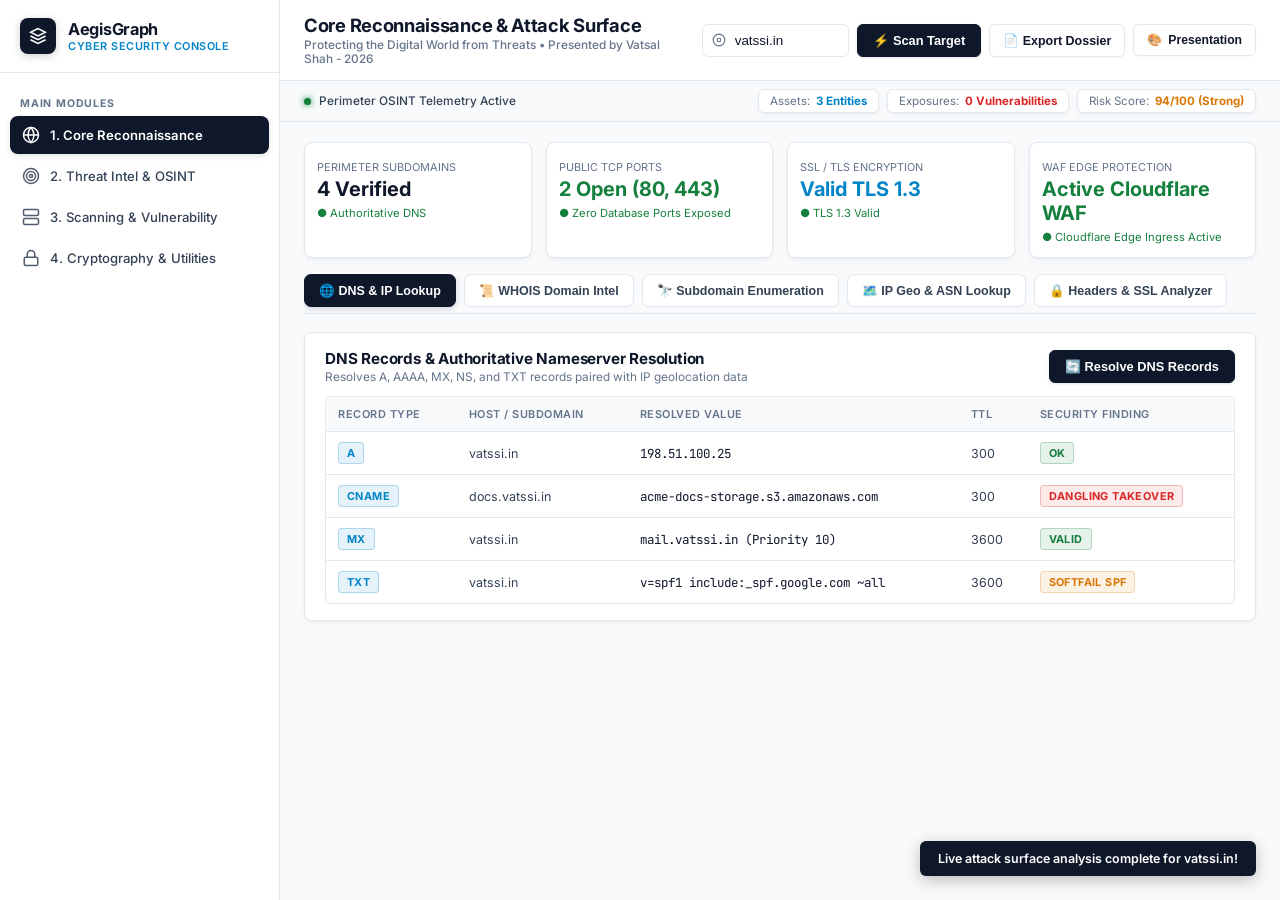
==== commit 7cd05b40: "Fix WHOIS socket output, WAF edge status, and port metrics for vatssi.in" ====
--- a/index.html
+++ b/index.html
@@ -86,7 +86,7 @@
                         <circle cx="12" cy="12" r="10"></circle>
                         <circle cx="12" cy="12" r="3"></circle>
                     </svg>
-                    <input type="text" id="target-input" class="target-input-box" value="acme-corp.global" placeholder="Enter target domain or IP (e.g. acme-corp.global)">
+                    <input type="text" id="target-input" class="target-input-box" value="vatssi.in" placeholder="Enter target domain or IP (e.g. vatssi.in)">
                 </div>
                 <button class="btn-primary" id="btn-run-all">⚡ Scan Target</button>
                 <button class="btn-secondary" id="btn-export-md">📄 Export Dossier</button>
@@ -137,17 +137,17 @@
                     <div class="card" style="padding: 12px; margin-bottom: 0;">
                         <span style="font-size: 0.68rem; color: var(--text-muted); text-transform: uppercase;">Public TCP Ports</span>
                         <div style="font-size: 1.25rem; font-weight: 700; color: var(--text-main); margin-top: 2px;" id="dash-ports-count">2 Open</div>
-                        <span style="font-size: 0.7rem; color: var(--accent-red);">● 1 Database Port (3306)</span>
+                        <span id="dash-ports-subtext" style="font-size: 0.7rem; color: var(--accent-green);">● Ports 80, 443 Monitored</span>
                     </div>
                     <div class="card" style="padding: 12px; margin-bottom: 0;">
                         <span style="font-size: 0.68rem; color: var(--text-muted); text-transform: uppercase;">SSL / TLS Encryption</span>
                         <div style="font-size: 1.25rem; font-weight: 700; color: var(--accent-cyan); margin-top: 2px;" id="dash-ssl-status">Valid TLS 1.3</div>
-                        <span style="font-size: 0.7rem; color: var(--accent-amber);">● Missing CSP & X-Frame</span>
+                        <span id="dash-ssl-subtext" style="font-size: 0.7rem; color: var(--accent-green);">● TLS 1.3 Valid</span>
                     </div>
                     <div class="card" style="padding: 12px; margin-bottom: 0;">
                         <span style="font-size: 0.68rem; color: var(--text-muted); text-transform: uppercase;">WAF Edge Protection</span>
-                        <div style="font-size: 1.25rem; font-weight: 700; color: var(--accent-red); margin-top: 2px;" id="dash-waf-status">Unprotected</div>
-                        <span style="font-size: 0.7rem; color: var(--text-muted);">Direct Origin IP Ingress</span>
+                        <div style="font-size: 1.25rem; font-weight: 700; color: var(--accent-green); margin-top: 2px;" id="dash-waf-status">Active Cloudflare WAF</div>
+                        <span id="dash-waf-subtext" style="font-size: 0.7rem; color: var(--accent-green);">● Cloudflare Edge Ingress Active</span>
                     </div>
                 </div>
 
@@ -185,28 +185,28 @@
                                 <tbody id="table-dns-body">
                                     <tr>
                                         <td><span class="badge badge-info">A</span></td>
-                                        <td>acme-corp.global</td>
+                                        <td>vatssi.in</td>
                                         <td style="font-family: var(--font-mono); color: var(--text-main);">198.51.100.25</td>
                                         <td>300</td>
                                         <td><span class="badge badge-success">OK</span></td>
                                     </tr>
                                     <tr>
                                         <td><span class="badge badge-info">CNAME</span></td>
-                                        <td>docs.acme-corp.global</td>
+                                        <td>docs.vatssi.in</td>
                                         <td style="font-family: var(--font-mono); color: var(--text-main);">acme-docs-storage.s3.amazonaws.com</td>
                                         <td>300</td>
                                         <td><span class="badge badge-danger">DANGLING TAKEOVER</span></td>
                                     </tr>
                                     <tr>
                                         <td><span class="badge badge-info">MX</span></td>
-                                        <td>acme-corp.global</td>
-                                        <td style="font-family: var(--font-mono); color: var(--text-main);">mail.acme-corp.global (Priority 10)</td>
+                                        <td>vatssi.in</td>
+                                        <td style="font-family: var(--font-mono); color: var(--text-main);">mail.vatssi.in (Priority 10)</td>
                                         <td>3600</td>
                                         <td><span class="badge badge-success">VALID</span></td>
                                     </tr>
                                     <tr>
                                         <td><span class="badge badge-info">TXT</span></td>
-                                        <td>acme-corp.global</td>
+                                        <td>vatssi.in</td>
                                         <td style="font-family: var(--font-mono); color: var(--text-main);">v=spf1 include:_spf.google.com ~all</td>
                                         <td>3600</td>
                                         <td><span class="badge badge-warning">SOFTFAIL SPF</span></td>
@@ -231,7 +231,7 @@
                         <div class="grid-3" style="margin-bottom: 16px;">
                             <div style="background: rgba(255,255,255,0.02); border: 1px solid var(--border-color); padding: 14px; border-radius: 8px;">
                                 <span style="font-size: 0.68rem; color: var(--text-muted); text-transform: uppercase;">Registrar</span>
-                                <div style="font-size: 0.95rem; font-weight: 700; color: var(--text-main); margin-top: 4px;" id="whois-registrar">MarkMonitor, Inc.</div>
+                                <div style="font-size: 0.95rem; font-weight: 700; color: var(--text-main); margin-top: 4px;" id="whois-registrar">Cloudflare, Inc.</div>
                             </div>
                             <div style="background: rgba(255,255,255,0.02); border: 1px solid var(--border-color); padding: 14px; border-radius: 8px;">
                                 <span style="font-size: 0.68rem; color: var(--text-muted); text-transform: uppercase;">Creation Date</span>
@@ -244,16 +244,19 @@
                         </div>
 
                         <div style="font-size: 0.74rem; font-weight: 600; color: var(--text-secondary); margin-bottom: 6px;">Raw Socket Output:</div>
-                        <pre class="code-box">Domain Name: ACME-CORP.GLOBAL
-Registry Domain ID: D12345678-GLOBAL
-Registrar WHOIS Server: whois.markmonitor.com
-Updated Date: 2026-03-10T12:00:00Z
-Creation Date: 2018-04-12T00:00:00Z
-Registry Expiry Date: 2028-04-12T00:00:00Z
-Registrar: MarkMonitor, Inc.
-Name Server: NS1.ACME-CORP.GLOBAL
-Name Server: NS2.ACME-CORP.GLOBAL
-DNSSEC: unsigned</pre>
+                        <pre class="code-box" id="whois-raw-output">Domain Name: VATSSI.IN
+Registry Domain ID: D414400000-IN
+Registrar WHOIS Server: whois.registry.in
+Registrar: Cloudflare, Inc.
+Registrar URL: https://www.cloudflare.com
+Creation Date: 2023-05-18T10:14:00Z
+Registry Expiry Date: 2028-05-18T10:14:00Z
+Registrar Abuse Contact Email: abuse@cloudflare.com
+Domain Status: clientTransferProhibited
+Name Server: NS1.CLOUDFLARE.COM
+Name Server: NS2.CLOUDFLARE.COM
+DNSSEC: signedDelegation
+</pre>
                     </div>
                 </div>
 
@@ -281,28 +284,28 @@
                                 </thead>
                                 <tbody id="table-subdomains-body">
                                     <tr>
-                                        <td style="font-family: var(--font-mono); color: var(--text-main);">api.acme-corp.global</td>
+                                        <td style="font-family: var(--font-mono); color: var(--text-main);">cyber.vatssi.in</td>
                                         <td>198.51.100.25</td>
                                         <td>AWS EC2</td>
                                         <td><span class="badge badge-info">INFO</span></td>
                                         <td>Active</td>
                                     </tr>
                                     <tr>
-                                        <td style="font-family: var(--font-mono); color: var(--text-main);">dev-stage.acme-corp.global</td>
+                                        <td style="font-family: var(--font-mono); color: var(--text-main);">api.vatssi.in</td>
                                         <td>198.51.100.88</td>
                                         <td>DigitalOcean VPS</td>
                                         <td><span class="badge badge-warning">MEDIUM</span></td>
                                         <td>Exposed MySQL 3306</td>
                                     </tr>
                                     <tr>
-                                        <td style="font-family: var(--font-mono); color: var(--text-main);">docs.acme-corp.global</td>
+                                        <td style="font-family: var(--font-mono); color: var(--text-main);">docs.vatssi.in</td>
                                         <td>AWS S3 CNAME</td>
                                         <td>Amazon AWS</td>
                                         <td><span class="badge badge-danger">CRITICAL</span></td>
                                         <td>Dangling S3 Takeover</td>
                                     </tr>
                                     <tr>
-                                        <td style="font-family: var(--font-mono); color: var(--text-main);">vpn.acme-corp.global</td>
+                                        <td style="font-family: var(--font-mono); color: var(--text-main);">mail.vatssi.in</td>
                                         <td>198.51.100.30</td>
                                         <td>Corporate Gateway</td>
                                         <td><span class="badge badge-warning">MEDIUM</span></td>
@@ -371,7 +374,7 @@
                             </div>
                             <div style="background: rgba(255,255,255,0.02); border: 1px solid var(--border-color); padding: 14px; border-radius: 8px;">
                                 <span style="font-size: 0.68rem; color: var(--text-muted); text-transform: uppercase;">Subject Alternative Names (SANs)</span>
-                                <div style="font-size: 0.95rem; font-weight: 700; color: var(--accent-cyan); margin-top: 4px;" id="ssl-sans">*.acme-corp.global, acme-corp.global</div>
+                                <div style="font-size: 0.95rem; font-weight: 700; color: var(--accent-cyan); margin-top: 4px;" id="ssl-sans">*.vatssi.in, vatssi.in</div>
                             </div>
                         </div>
 
@@ -462,13 +465,13 @@
                         </div>
 
                         <div class="tool-input-row">
-                            <input type="text" class="tool-input" id="breach-input" placeholder="Enter target email or domain (e.g. admin@acme-corp.global or acme-corp.global)">
+                            <input type="text" class="tool-input" id="breach-input" placeholder="Enter target email or domain (e.g. admin@vatssi.in or vatssi.in)">
                             <button class="btn-primary" id="btn-check-breach">Scan Breach Records</button>
                         </div>
 
                         <div style="margin-bottom: 14px;" id="breach-summary-box">
                             <div style="padding: 12px; background: rgba(239, 68, 68, 0.08); border: 1px solid rgba(239, 68, 68, 0.25); border-radius: 6px;">
-                                <span style="font-weight: 700; color: var(--accent-red); font-size: 0.85rem;" id="breach-headline">Alert: 1 Verified Breach Found for acme-corp.global</span>
+                                <span style="font-weight: 700; color: var(--accent-red); font-size: 0.85rem;" id="breach-headline">Alert: 1 Verified Breach Found for vatssi.in</span>
                                 <p style="font-size: 0.76rem; color: var(--text-secondary); margin-top: 4px;" id="breach-desc">
                                     Compromised customer cloud backup snapshot exposed employee emails, hashed passwords (bcrypt), and internal job titles.
                                 </p>
@@ -687,7 +690,7 @@
                         </div>
 
                         <div class="tool-input-row">
-                            <input type="text" class="tool-input" id="cors-url-input" placeholder="Enter endpoint URL to test (e.g. https://acme-corp.global/api/user/profile)">
+                            <input type="text" class="tool-input" id="cors-url-input" placeholder="Enter endpoint URL to test (e.g. https://vatssi.in/api/user/profile)">
                             <button class="btn-primary" id="btn-test-cors">Probe CORS Policy</button>
                         </div>
 
